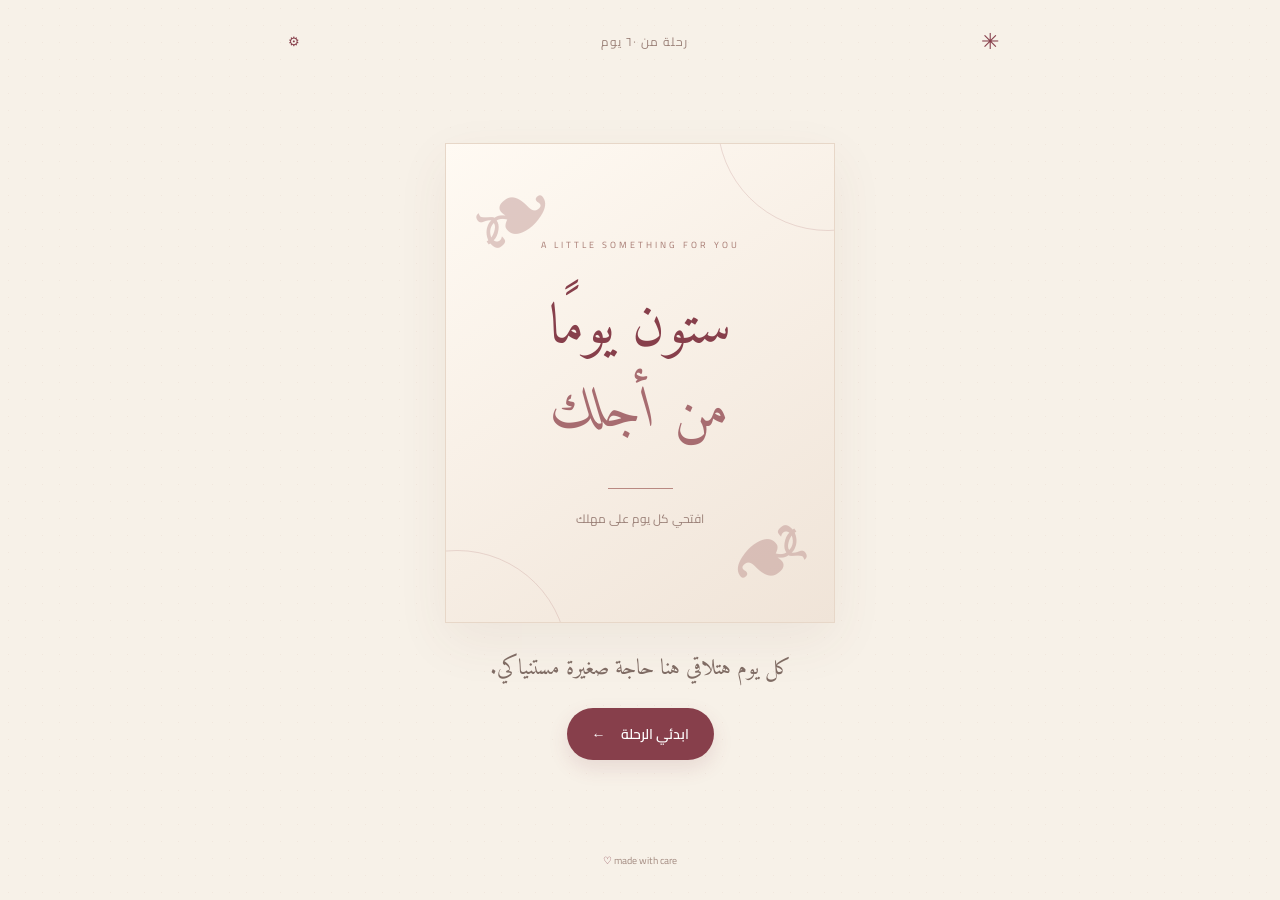
==== book/index.html @ d6a1767b "Add files via upload" ====
<!doctype html>
<html lang="ar" dir="rtl">
<head>
<meta charset="utf-8"><meta name="viewport" content="width=device-width,initial-scale=1">
<meta name="theme-color" content="#f7f1e8"><title>60 يوم</title>
<link rel="preconnect" href="https://fonts.googleapis.com"><link rel="preconnect" href="https://fonts.gstatic.com" crossorigin>
<link href="https://fonts.googleapis.com/css2?family=Amiri:wght@400;700&family=Cairo:wght@400;500;600;700&display=swap" rel="stylesheet">
<link rel="stylesheet" href="style.css">
</head>
<body>
<div class="shell">
  <header class="top"><span class="ornament">✳</span><span id="counter">رحلة من ٦٠ يوم</span><button id="editToggle" class="quiet" aria-label="الإعدادات">⚙</button></header>
  <main>
    <section id="home" class="home">
      <div class="cover-art"><span class="leaf leaf-a">❧</span><span class="cover-small">A LITTLE SOMETHING FOR YOU</span><div class="cover-title">ستون يومًا<br><i>من أجلك</i></div><span class="cover-line"></span><span class="cover-bottom">افتحي كل يوم على مهلك</span><span class="leaf leaf-b">❧</span></div>
      <p class="intro">كل يوم هتلاقي هنا حاجة صغيرة مستنياكي.</p>
      <button id="enter" class="primary">ابدئي الرحلة <span>←</span></button>
    </section>
    <section id="days" class="days hidden"><div class="section-note">اختاري يومًا مفتوحًا</div><div id="dayGrid" class="day-grid"></div></section>
    <article id="letter" class="letter hidden"><button id="back" class="back">→ رجوع</button><div id="letterContent"></div><div id="mediaArea"></div><div class="letter-nav"><button id="prev" class="quiet">اليوم السابق</button><button id="next" class="quiet">اليوم التالي ←</button></div></article>
    <section id="editor" class="editor hidden"><button id="closeEditor" class="back">→ رجوع</button><h2>تعديل محتوى الأيام</h2><p class="hint">اكتبي الرسالة من غير عنوان؛ تقدري كمان تضيفي رابط صورة أو ملف صوتي منشور برابط مباشر.</p><label>اليوم<select id="editDay"></select></label><label>نص الرسالة<textarea id="editText" rows="9" placeholder="اكتبي رسالتك هنا..."></textarea></label><label>رابط صورة (اختياري)<input id="editImage" type="url" placeholder="https://..."></label><label>رابط صوت / موسيقى (اختياري)<input id="editAudio" type="url" placeholder="https://..."></label><label>ستايل الصفحة<select id="editStyle"><option value="paper">ورق دافئ</option><option value="garden">حديقة هادئة</option><option value="night">ليل هادئ</option><option value="sunny">نهار مشرق</option><option value="berry">بيرغندي</option></select></label><button id="saveDay" class="primary">حفظ التعديل</button><button id="export" class="secondary">تنزيل نسخة المحتوى المعدّل</button><p id="saveNotice" class="hint"></p></section>
  </main>
  <footer>made with care <span>♡</span></footer>
</div>
<script src="content.js"></script><script src="app.js"></script>
</body></html>
---- book/style.css ----
:root{--paper:#f7f1e8;--ink:#493b38;--wine:#873f4b;--muted:#9b8178;--line:#e5d8cb}*{box-sizing:border-box}body{margin:0;background:var(--paper);color:var(--ink);font-family:'Cairo',sans-serif;min-height:100vh;background-image:radial-gradient(#b58c7b18 .8px,transparent .8px);background-size:17px 17px}.shell{max-width:760px;margin:auto;min-height:100vh;padding:20px 20px 12px;display:flex;flex-direction:column}.top{display:flex;align-items:center;justify-content:space-between;color:var(--muted);font-size:12px;letter-spacing:1px}.ornament{font-size:22px;color:var(--wine)}main{flex:1;display:flex;flex-direction:column;justify-content:center}.home{text-align:center;padding:20px 0}.cover-art{position:relative;max-width:390px;min-height:480px;margin:8px auto 26px;padding:55px 25px;background:linear-gradient(145deg,#fffaf3,#f0e4d8);border:1px solid #e7d7c8;box-shadow:0 18px 50px #6d4c3b12;display:flex;flex-direction:column;align-items:center;justify-content:center;overflow:hidden}.cover-art:before,.cover-art:after{content:'';position:absolute;width:220px;height:220px;border:1px solid #a96a6a35;border-radius:50%}.cover-art:before{top:-135px;right:-105px}.cover-art:after{bottom:-150px;left:-100px}.cover-small{font-size:9px;letter-spacing:3px;color:#a77b73;direction:ltr}.cover-title{font-family:'Amiri',serif;font-size:57px;line-height:1.45;color:var(--wine);margin:35px 0}.cover-title i{font-weight:400;color:#a76c70}.cover-line{height:1px;width:65px;background:#b98982;margin:0 0 18px}.cover-bottom{font-size:12px;color:#9b8178}.leaf{position:absolute;font-family:serif;font-size:105px;color:#a46c6c55}.leaf-a{top:12px;left:23px;transform:rotate(-35deg)}.leaf-b{bottom:5px;right:20px;transform:rotate(145deg)}.intro{color:#806d65;font-family:'Amiri',serif;font-size:22px;margin:0 0 20px}.primary,.secondary{border:0;border-radius:30px;padding:13px 25px;font:600 14px 'Cairo';cursor:pointer}.primary{background:var(--wine);color:#fff;box-shadow:0 8px 20px #873f4b22}.primary span{margin-right:12px}.secondary{background:#eaded3;color:var(--wine);margin-top:10px}.quiet,.back{border:0;background:none;color:var(--wine);font:500 13px 'Cairo';cursor:pointer;padding:8px}.hidden{display:none!important}.section-note{text-align:center;color:var(--muted);margin:25px 0}.day-grid{display:grid;grid-template-columns:repeat(5,1fr);gap:10px}.day{aspect-ratio:1;border:1px solid var(--line);background:#fffaf4;border-radius:14px;color:var(--wine);font:18px 'Amiri';cursor:pointer}.day.locked{opacity:.35;cursor:not-allowed;background:#eee8e1}.day small{display:block;font:10px 'Cairo';color:var(--muted)}.letter{max-width:620px;width:100%;margin:20px auto;background:#fffaf4;border:1px solid var(--line);padding:22px 22px 18px;box-shadow:0 15px 40px #62493b0d;min-height:420px}.letter.paper{background:#fffaf4}.letter.garden{background:#f4f4e9;border-color:#d9dfc9}.letter.night{background:#292b3b;color:#f4e9df;border-color:#46475a}.letter.sunny{background:#fff3dc;border-color:#efdbb8}.letter.berry{background:#f5e9eb;border-color:#e3c8cf}.letter-text{font:24px/2 'Amiri',serif;white-space:pre-wrap;margin:35px 0;color:inherit}.letter-image{width:100%;max-height:330px;object-fit:cover;border-radius:5px;margin:5px 0 18px}.audio{width:100%;margin:12px 0}.letter-nav{display:flex;justify-content:space-between;border-top:1px solid #b99b8b44;padding-top:12px}.editor{max-width:560px;width:100%;margin:20px auto;background:#fffaf4;padding:22px;border:1px solid var(--line);border-radius:16px}.editor h2{font:26px 'Amiri';color:var(--wine)}.editor label{display:block;font-size:12px;color:#806d65;margin:14px 0}.editor input,.editor textarea,.editor select{display:block;width:100%;margin-top:6px;padding:11px;border:1px solid var(--line);border-radius:9px;background:#fffdf9;color:var(--ink);font:14px 'Cairo'}.hint{font-size:12px;color:var(--muted);line-height:1.8}footer{text-align:center;color:#a58d83;font-size:10px;padding:18px}footer span{color:var(--wine)}@media(max-width:430px){.shell{padding:15px}.cover-art{min-height:430px}.cover-title{font-size:50px}.day-grid{grid-template-columns:repeat(4,1fr);gap:8px}.letter{padding:17px}.letter-text{font-size:22px}}
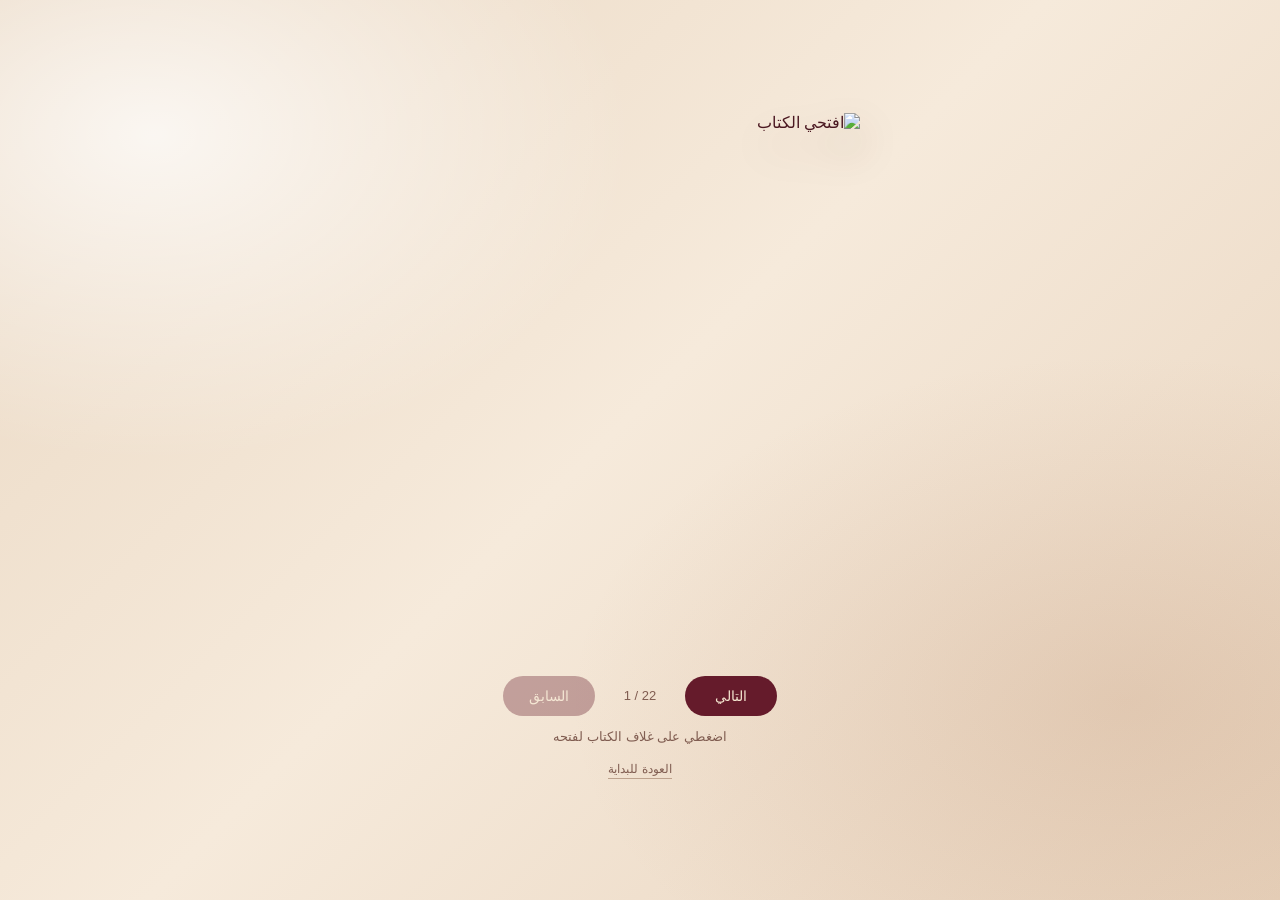
==== commit fc71624c: "Add files via upload" ====
--- a/book/index.html
+++ b/book/index.html
@@ -1,26 +1,27 @@
 <!doctype html>
 <html lang="ar" dir="rtl">
 <head>
-<meta charset="utf-8"><meta name="viewport" content="width=device-width,initial-scale=1">
-<meta name="theme-color" content="#f7f1e8"><title>60 يوم</title>
-<link rel="preconnect" href="https://fonts.googleapis.com"><link rel="preconnect" href="https://fonts.gstatic.com" crossorigin>
-<link href="https://fonts.googleapis.com/css2?family=Amiri:wght@400;700&family=Cairo:wght@400;500;600;700&display=swap" rel="stylesheet">
+<meta charset="utf-8">
+<meta name="viewport" content="width=device-width,initial-scale=1,viewport-fit=cover">
+<meta name="theme-color" content="#f4e7d4">
+<title>A little more of you</title>
 <link rel="stylesheet" href="style.css">
 </head>
 <body>
-<div class="shell">
-  <header class="top"><span class="ornament">✳</span><span id="counter">رحلة من ٦٠ يوم</span><button id="editToggle" class="quiet" aria-label="الإعدادات">⚙</button></header>
-  <main>
-    <section id="home" class="home">
-      <div class="cover-art"><span class="leaf leaf-a">❧</span><span class="cover-small">A LITTLE SOMETHING FOR YOU</span><div class="cover-title">ستون يومًا<br><i>من أجلك</i></div><span class="cover-line"></span><span class="cover-bottom">افتحي كل يوم على مهلك</span><span class="leaf leaf-b">❧</span></div>
-      <p class="intro">كل يوم هتلاقي هنا حاجة صغيرة مستنياكي.</p>
-      <button id="enter" class="primary">ابدئي الرحلة <span>←</span></button>
-    </section>
-    <section id="days" class="days hidden"><div class="section-note">اختاري يومًا مفتوحًا</div><div id="dayGrid" class="day-grid"></div></section>
-    <article id="letter" class="letter hidden"><button id="back" class="back">→ رجوع</button><div id="letterContent"></div><div id="mediaArea"></div><div class="letter-nav"><button id="prev" class="quiet">اليوم السابق</button><button id="next" class="quiet">اليوم التالي ←</button></div></article>
-    <section id="editor" class="editor hidden"><button id="closeEditor" class="back">→ رجوع</button><h2>تعديل محتوى الأيام</h2><p class="hint">اكتبي الرسالة من غير عنوان؛ تقدري كمان تضيفي رابط صورة أو ملف صوتي منشور برابط مباشر.</p><label>اليوم<select id="editDay"></select></label><label>نص الرسالة<textarea id="editText" rows="9" placeholder="اكتبي رسالتك هنا..."></textarea></label><label>رابط صورة (اختياري)<input id="editImage" type="url" placeholder="https://..."></label><label>رابط صوت / موسيقى (اختياري)<input id="editAudio" type="url" placeholder="https://..."></label><label>ستايل الصفحة<select id="editStyle"><option value="paper">ورق دافئ</option><option value="garden">حديقة هادئة</option><option value="night">ليل هادئ</option><option value="sunny">نهار مشرق</option><option value="berry">بيرغندي</option></select></label><button id="saveDay" class="primary">حفظ التعديل</button><button id="export" class="secondary">تنزيل نسخة المحتوى المعدّل</button><p id="saveNotice" class="hint"></p></section>
-  </main>
-  <footer>made with care <span>♡</span></footer>
-</div>
-<script src="content.js"></script><script src="app.js"></script>
-</body></html>
+<main class="shell">
+  <div class="book-stage" id="bookStage">
+    <img class="cover" id="cover" src="assets/cover.png" alt="افتحي الكتاب" tabindex="0" role="button">
+    <img class="page" id="currentPage" alt="صفحة من الكتاب">
+    <img class="page" id="incomingPage" alt="">
+  </div>
+  <nav class="controls" aria-label="تقليب صفحات الكتاب">
+    <button id="prev" type="button" disabled>السابق</button>
+    <span class="counter" id="counter" aria-live="polite">1 / 19</span>
+    <button id="next" type="button" disabled>التالي</button>
+  </nav>
+  <p class="hint" id="hint">اضغطي على غلاف الكتاب لفتحه</p>
+  <a class="back" href="../">العودة للبداية</a>
+</main>
+<script src="app.js"></script>
+</body>
+</html>
--- a/book/style.css
+++ b/book/style.css
@@ -1 +1,24 @@
-:root{--paper:#f7f1e8;--ink:#493b38;--wine:#873f4b;--muted:#9b8178;--line:#e5d8cb}*{box-sizing:border-box}body{margin:0;background:var(--paper);color:var(--ink);font-family:'Cairo',sans-serif;min-height:100vh;background-image:radial-gradient(#b58c7b18 .8px,transparent .8px);background-size:17px 17px}.shell{max-width:760px;margin:auto;min-height:100vh;padding:20px 20px 12px;display:flex;flex-direction:column}.top{display:flex;align-items:center;justify-content:space-between;color:var(--muted);font-size:12px;letter-spacing:1px}.ornament{font-size:22px;color:var(--wine)}main{flex:1;display:flex;flex-direction:column;justify-content:center}.home{text-align:center;padding:20px 0}.cover-art{position:relative;max-width:390px;min-height:480px;margin:8px auto 26px;padding:55px 25px;background:linear-gradient(145deg,#fffaf3,#f0e4d8);border:1px solid #e7d7c8;box-shadow:0 18px 50px #6d4c3b12;display:flex;flex-direction:column;align-items:center;justify-content:center;overflow:hidden}.cover-art:before,.cover-art:after{content:'';position:absolute;width:220px;height:220px;border:1px solid #a96a6a35;border-radius:50%}.cover-art:before{top:-135px;right:-105px}.cover-art:after{bottom:-150px;left:-100px}.cover-small{font-size:9px;letter-spacing:3px;color:#a77b73;direction:ltr}.cover-title{font-family:'Amiri',serif;font-size:57px;line-height:1.45;color:var(--wine);margin:35px 0}.cover-title i{font-weight:400;color:#a76c70}.cover-line{height:1px;width:65px;background:#b98982;margin:0 0 18px}.cover-bottom{font-size:12px;color:#9b8178}.leaf{position:absolute;font-family:serif;font-size:105px;color:#a46c6c55}.leaf-a{top:12px;left:23px;transform:rotate(-35deg)}.leaf-b{bottom:5px;right:20px;transform:rotate(145deg)}.intro{color:#806d65;font-family:'Amiri',serif;font-size:22px;margin:0 0 20px}.primary,.secondary{border:0;border-radius:30px;padding:13px 25px;font:600 14px 'Cairo';cursor:pointer}.primary{background:var(--wine);color:#fff;box-shadow:0 8px 20px #873f4b22}.primary span{margin-right:12px}.secondary{background:#eaded3;color:var(--wine);margin-top:10px}.quiet,.back{border:0;background:none;color:var(--wine);font:500 13px 'Cairo';cursor:pointer;padding:8px}.hidden{display:none!important}.section-note{text-align:center;color:var(--muted);margin:25px 0}.day-grid{display:grid;grid-template-columns:repeat(5,1fr);gap:10px}.day{aspect-ratio:1;border:1px solid var(--line);background:#fffaf4;border-radius:14px;color:var(--wine);font:18px 'Amiri';cursor:pointer}.day.locked{opacity:.35;cursor:not-allowed;background:#eee8e1}.day small{display:block;font:10px 'Cairo';color:var(--muted)}.letter{max-width:620px;width:100%;margin:20px auto;background:#fffaf4;border:1px solid var(--line);padding:22px 22px 18px;box-shadow:0 15px 40px #62493b0d;min-height:420px}.letter.paper{background:#fffaf4}.letter.garden{background:#f4f4e9;border-color:#d9dfc9}.letter.night{background:#292b3b;color:#f4e9df;border-color:#46475a}.letter.sunny{background:#fff3dc;border-color:#efdbb8}.letter.berry{background:#f5e9eb;border-color:#e3c8cf}.letter-text{font:24px/2 'Amiri',serif;white-space:pre-wrap;margin:35px 0;color:inherit}.letter-image{width:100%;max-height:330px;object-fit:cover;border-radius:5px;margin:5px 0 18px}.audio{width:100%;margin:12px 0}.letter-nav{display:flex;justify-content:space-between;border-top:1px solid #b99b8b44;padding-top:12px}.editor{max-width:560px;width:100%;margin:20px auto;background:#fffaf4;padding:22px;border:1px solid var(--line);border-radius:16px}.editor h2{font:26px 'Amiri';color:var(--wine)}.editor label{display:block;font-size:12px;color:#806d65;margin:14px 0}.editor input,.editor textarea,.editor select{display:block;width:100%;margin-top:6px;padding:11px;border:1px solid var(--line);border-radius:9px;background:#fffdf9;color:var(--ink);font:14px 'Cairo'}.hint{font-size:12px;color:var(--muted);line-height:1.8}footer{text-align:center;color:#a58d83;font-size:10px;padding:18px}footer span{color:var(--wine)}@media(max-width:430px){.shell{padding:15px}.cover-art{min-height:430px}.cover-title{font-size:50px}.day-grid{grid-template-columns:repeat(4,1fr);gap:8px}.letter{padding:17px}.letter-text{font-size:22px}}
+*{box-sizing:border-box}
+:root{--wine:#651b2b;--cream:#f4e7d4;--gold:#c9a46b;--ink:#4b1821}
+html,body{margin:0;min-height:100%;font-family:Georgia,"Times New Roman",serif}
+body{min-height:100vh;color:var(--ink);background:radial-gradient(ellipse at 12% 15%,rgba(255,255,255,.75),transparent 30%),radial-gradient(ellipse at 88% 78%,rgba(173,119,83,.18),transparent 35%),linear-gradient(135deg,#ead8c3,#f6eadb 48%,#e8d3bd);display:flex;justify-content:center;overflow-x:hidden}
+.shell{width:min(100%,760px);min-height:100vh;padding:20px 12px 28px;display:flex;flex-direction:column;align-items:center;justify-content:center;gap:13px}
+.book-stage{width:min(88vw,440px);aspect-ratio:1229/1536;position:relative;perspective:1800px;filter:drop-shadow(0 20px 20px rgba(59,24,20,.24));touch-action:pan-y}
+.cover,.page{position:absolute;inset:0;width:100%;height:100%;object-fit:contain;backface-visibility:hidden;border-radius:4px}
+.cover{z-index:5;cursor:pointer;transition:transform 1.05s cubic-bezier(.2,.72,.2,1);transform-origin:left center;outline:none}
+.cover:focus-visible{outline:2px solid var(--gold);outline-offset:5px}
+.book-stage.open .cover{transform:rotateY(-105deg);pointer-events:none}
+.page{opacity:0;visibility:hidden;object-fit:contain}
+.page.active{opacity:1;visibility:visible}
+.page.flip-out{animation:flipOut .72s ease-in forwards;transform-origin:left center}
+.page.flip-in{animation:flipIn .72s ease-out both;transform-origin:left center}
+@keyframes flipOut{to{transform:rotateY(-88deg);opacity:.28}}
+@keyframes flipIn{from{transform:rotateY(88deg);opacity:.28}to{transform:rotateY(0);opacity:1}}
+.controls{display:flex;align-items:center;justify-content:center;gap:14px;direction:ltr}
+.controls button{border:1px solid rgba(101,27,43,.28);background:var(--wine);color:#f5e6d0;border-radius:999px;padding:11px 20px;font-size:14px;cursor:pointer;min-width:92px}
+.controls button:disabled{opacity:.35;cursor:default}
+.counter{font:13px Tahoma,Arial,sans-serif;color:#805d51;min-width:62px;text-align:center}
+.hint{font:13px Tahoma,Arial,sans-serif;color:#805d51;text-align:center;min-height:20px;margin:0}
+.back{font:12px Tahoma,Arial,sans-serif;color:#805d51;text-decoration:none;border-bottom:1px solid #bda28d;padding-bottom:2px}
+@media(max-width:480px){.shell{padding:16px 8px 24px;gap:11px}.book-stage{width:min(94vw,390px)}.controls{gap:8px}.controls button{padding:10px 14px;min-width:82px}}
+@media(prefers-reduced-motion:reduce){.cover,.page{transition:none!important}.page.flip-out,.page.flip-in{animation:none!important}}
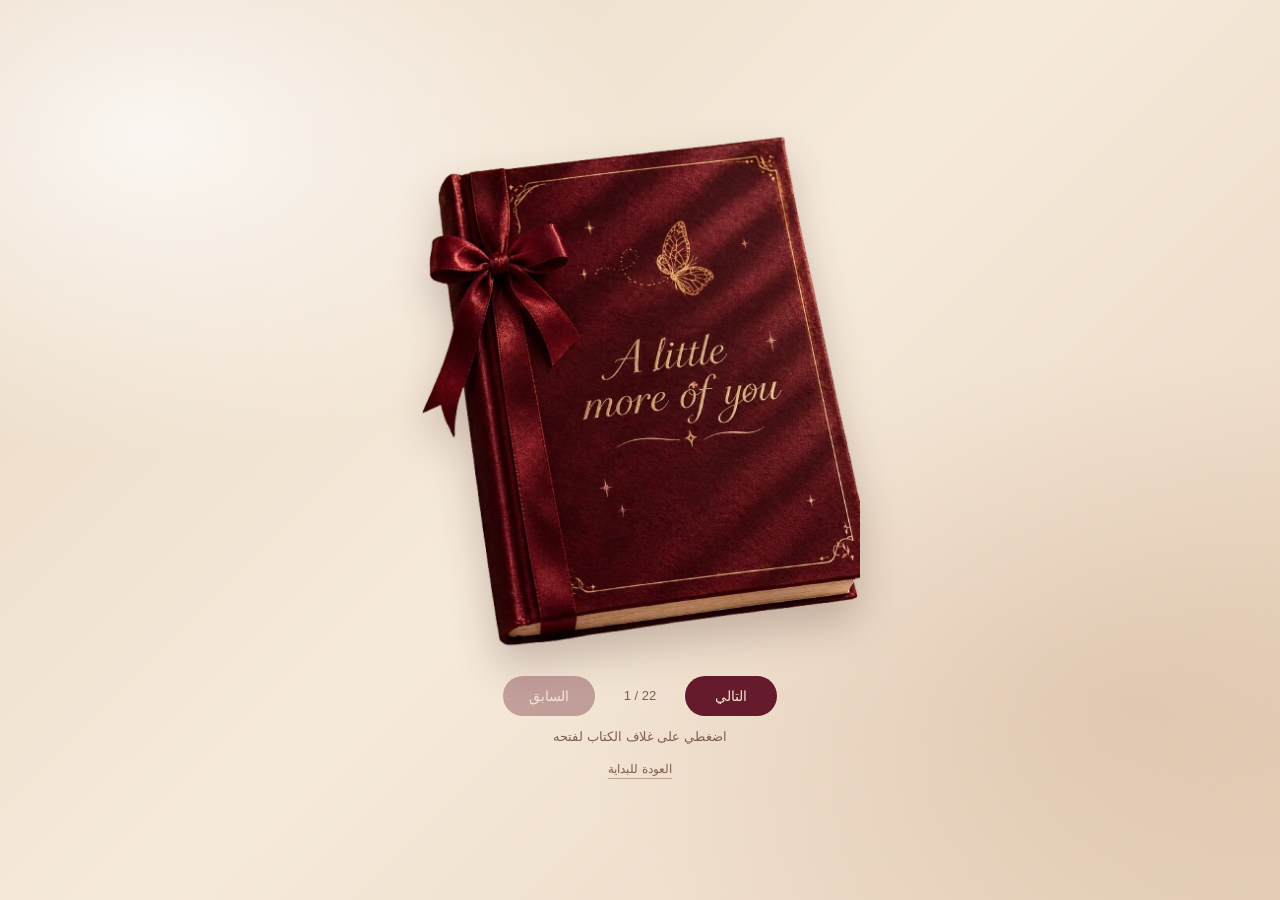
==== commit f7f67fa6: "Update cover image source in index.html" ====
--- a/book/index.html
+++ b/book/index.html
@@ -10,7 +10,7 @@
 <body>
 <main class="shell">
   <div class="book-stage" id="bookStage">
-    <img class="cover" id="cover" src="assets/cover.png" alt="افتحي الكتاب" tabindex="0" role="button">
+    <img class="cover" id="cover" src="cover.png" alt="افتحي الكتاب" tabindex="0" role="button">
     <img class="page" id="currentPage" alt="صفحة من الكتاب">
     <img class="page" id="incomingPage" alt="">
   </div>
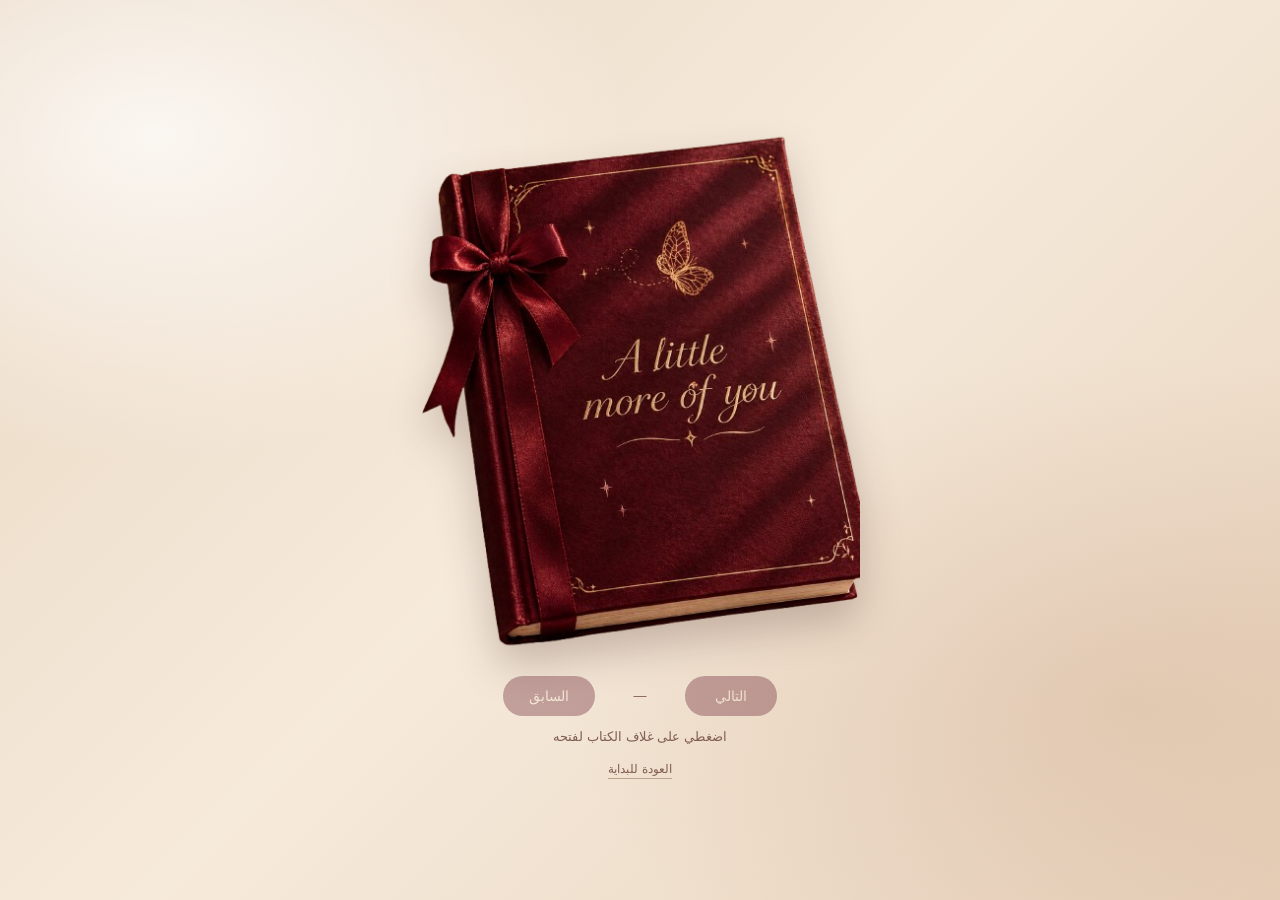
==== commit 6ea3a3a5: "Remove outdated hard-coded book page count" ====
--- a/book/index.html
+++ b/book/index.html
@@ -16,7 +16,7 @@
   </div>
   <nav class="controls" aria-label="تقليب صفحات الكتاب">
     <button id="prev" type="button" disabled>السابق</button>
-    <span class="counter" id="counter" aria-live="polite">1 / 19</span>
+    <span class="counter" id="counter" aria-live="polite">—</span>
     <button id="next" type="button" disabled>التالي</button>
   </nav>
   <p class="hint" id="hint">اضغطي على غلاف الكتاب لفتحه</p>
